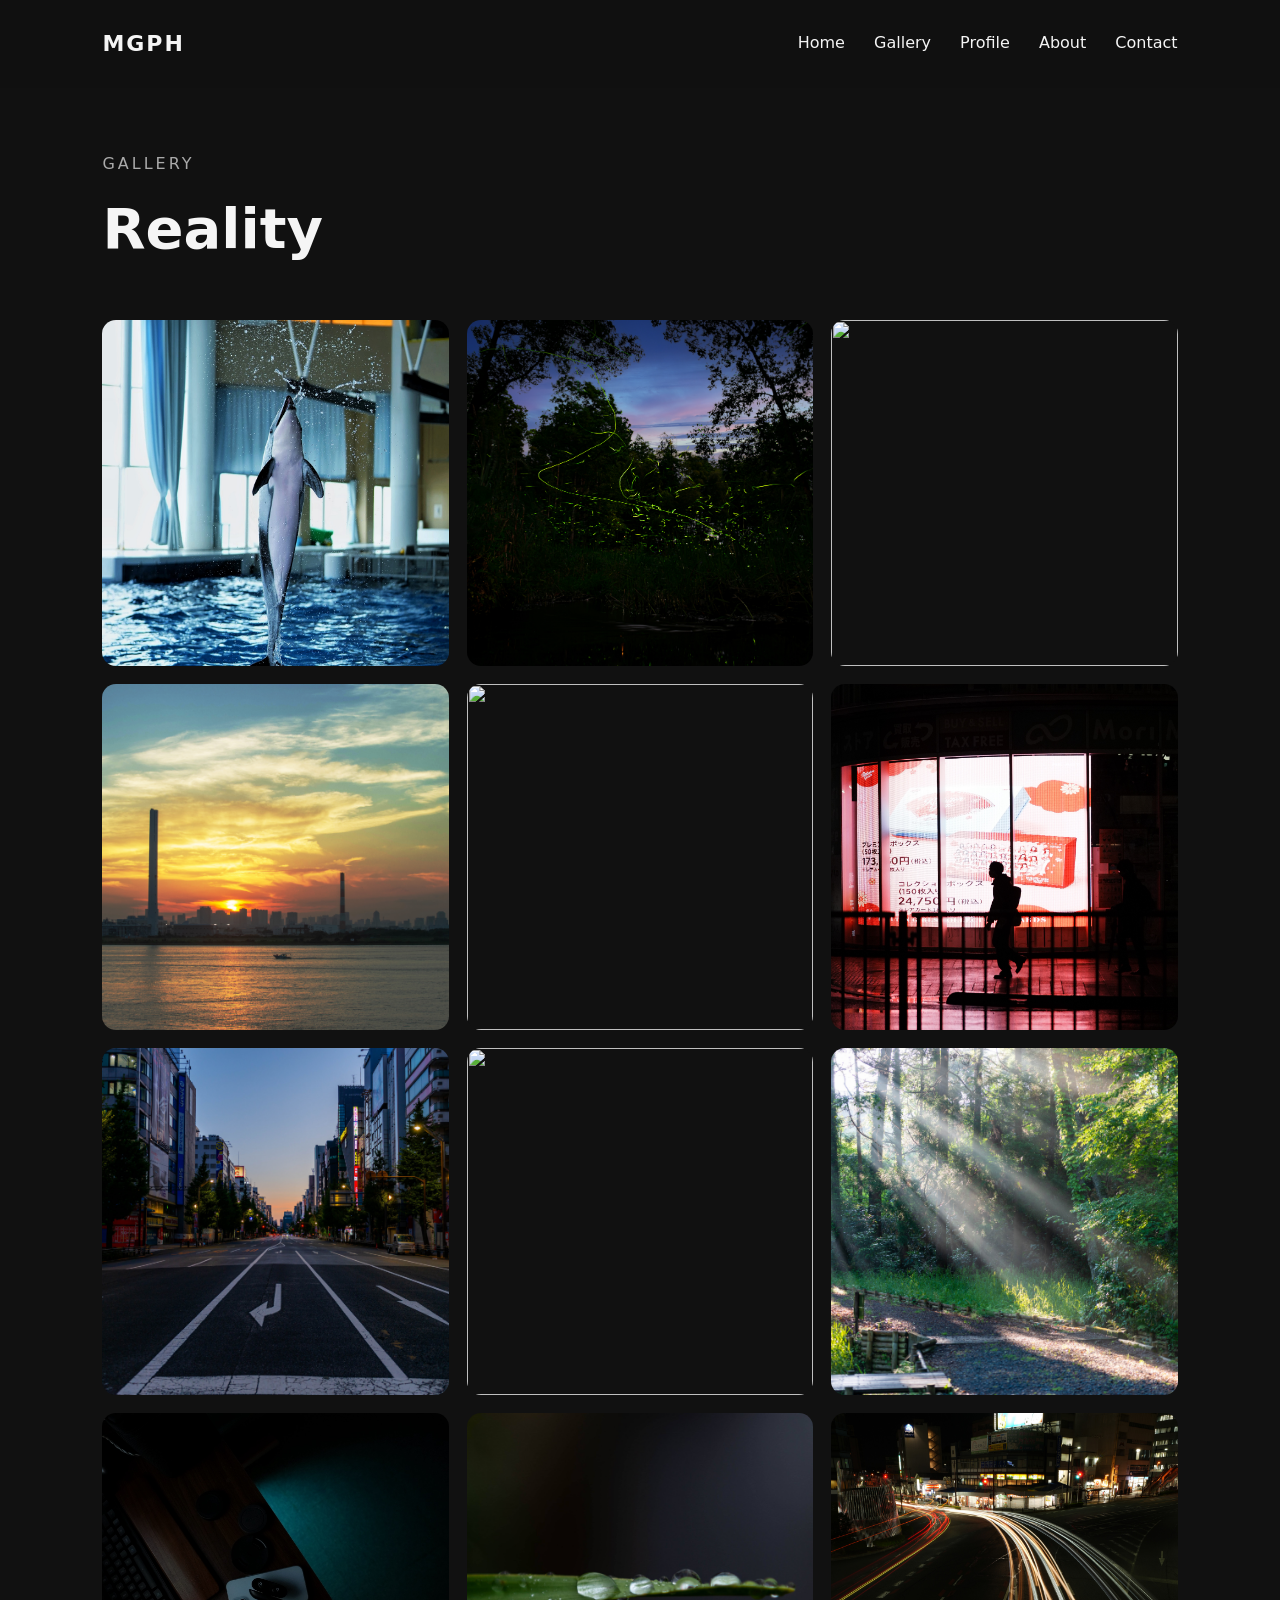
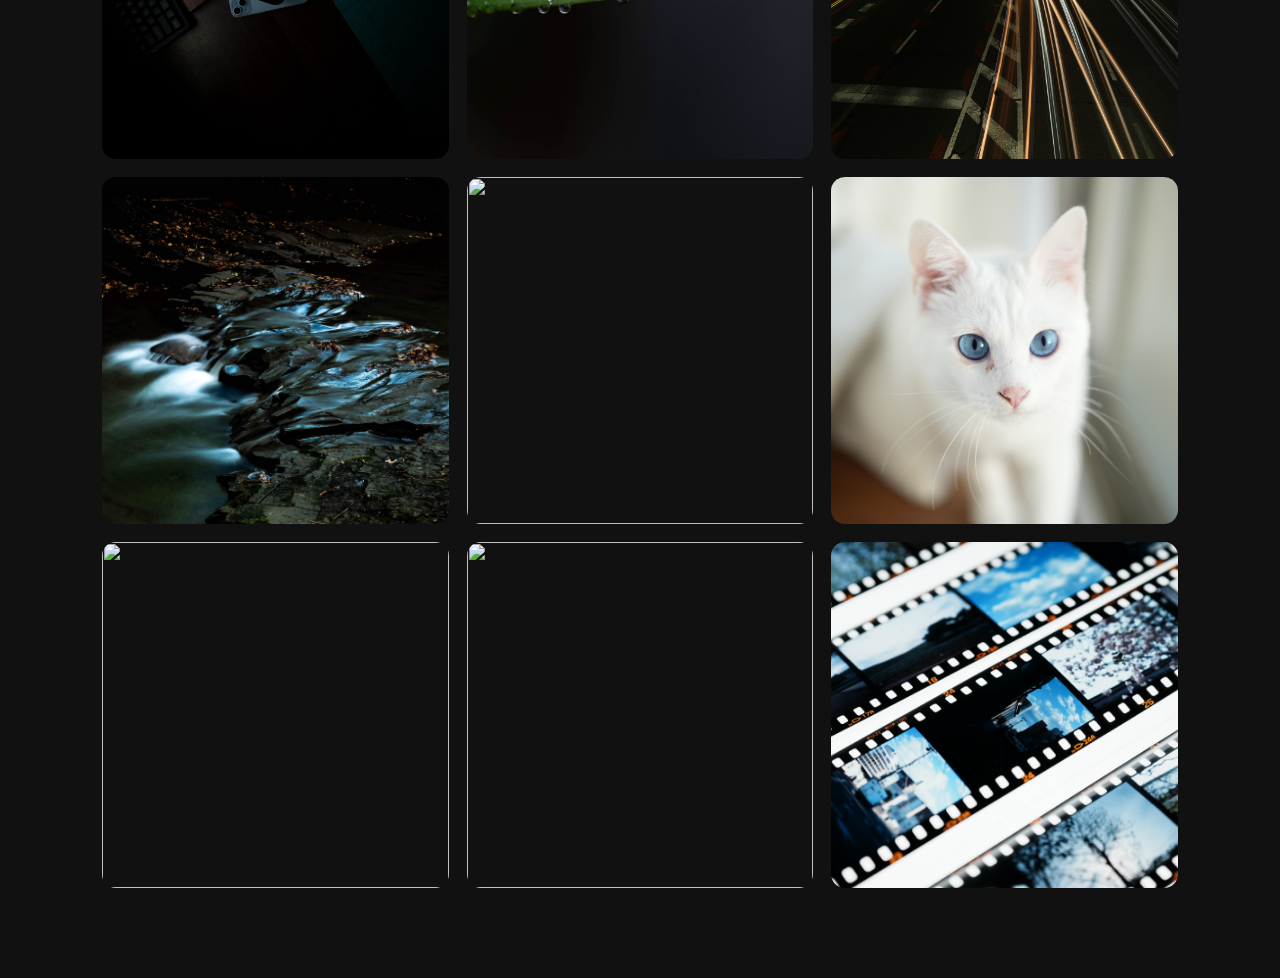
==== Reality/index.html @ d304de29 "ver1.17" ====
<!DOCTYPE html>
<html lang="ja">
<head>
  <meta charset="UTF-8">
  <meta name="viewport" content="width=device-width, initial-scale=1.0">
  <title>Reality Gallery</title>
 <link rel="stylesheet" href="../main.css">
<link rel="stylesheet" href="main.css">
</head>
<script src="main.js"></script>
<body>

<header>
  <a href="../index.html" class="logo">MGPH</a>
  <nav>
    <a href="../index.html">Home</a>
    <a href="../index.html#gallery">Gallery</a>
    <a href="../index.html#profile">Profile</a>
    <a href="../index.html#about">About</a>
    <a href="../index.html#contact">Contact</a>
  </nav>
</header>

<main>
<section class="gallery-page">

  <p class="sub">Gallery</p>

  <h1>Reality</h1>

  <div class="square-gallery">

    <a
      href="#img01"
      class="square-photo"
    >
      <img src="../images/dolphin.JPG" alt="">
    </a>

    <a
      href="#img02"
      class="square-photo"
    >
      <img src="../images/hotaru.jpg" alt="">
    </a>

    <a
      href="#img03"
      class="square-photo"
    >
      <img src="../images/sigma.png" alt="">
    </a>

    <a
      href="#img04"
      class="square-photo"
    >
      <img src="../images/sunset2.jpg" alt="">
    </a>

    <a
      href="#img05"
      class="square-photo"
    >
      <img src="../images/tokei.jpg" alt="">
    </a>
    <a
      href="#img06"
      class="square-photo"
    >
      <img src="../images/night.jpg" alt="">
    </a>

      <a
      href="#img07"
      class="square-photo"
    >
      <img src="../images/akihabara.jpg" alt="">
    </a>

      <a
      href="#img08"
      class="square-photo"
    >
      <img src="../images/godai.jpg" alt="">
    </a>
      <a
      href="#img09"
      class="square-photo"
    >
      <img src="../images/hikari.jpg" alt="">
    </a>
  <a
      href="#img10"
      class="square-photo"
    >
      <img src="../images/beats.jpg" alt="">
    </a>
      <a
      href="#img11"
      class="square-photo"
    >
      <img src="../images/kusa.jpg" alt="">
    </a>
      <a
      href="#img12"
      class="square-photo"
    >
      <img src="../images/mito.JPG" alt="">
    </a>
      <a
      href="#img13"
      class="square-photo"
    >
      <img src="../images/keikoku.jpg" alt="">
    </a>
     <a
      href="#img14"
      class="square-photo"
    >
      <img src="../images/natsu.JPG" alt="">
    </a>

     <a
      href="#img15"
      class="square-photo"
    >
      <img src="../images/neko.JPG" alt="">
    </a>
  <a
      href="#img16"
      class="square-photo"
    >
      <img src="../images/noppo.JPG" alt="">
    </a>

     <a
      href="#img17"
      class="square-photo"
    >
      <img src="../images/nagashi.JPG" alt="">
    </a>

    <a
      href="#img18"
      class="square-photo"
    >
      <img src="../images/pozi.JPG" alt="">
    </a>


  </div>

  <div id="img01" class="lightbox">
    <a href="#" class="lightbox-close"></a>
    <img src="../images/dolphin.JPG" alt="">
  </div>

  <div id="img02" class="lightbox">
    <a href="#" class="lightbox-close"></a>
    <img src="../images/hotaru.jpg" alt="">
  </div>

  <div id="img03" class="lightbox">
    <a href="#" class="lightbox-close"></a>
    <img src="../images/sigma.png" alt="">
  </div>

  <div id="img04" class="lightbox">
    <a href="#" class="lightbox-close"></a>
    <img src="../images/sunset2.jpg" alt="">
  </div>

  <div id="img05" class="lightbox">
    <a href="#" class="lightbox-close"></a>
    <img src="../images/tokei.jpg" alt="">
  </div>

   <div id="img06" class="lightbox">
    <a href="#" class="lightbox-close"></a>
    <img src="../images/night.jpg" alt="">
  </div>

   <div id="img07" class="lightbox">
    <a href="#" class="lightbox-close"></a>
    <img src="../images/akihabara.jpg" alt="">
  </div>

   <div id="img08" class="lightbox">
    <a href="#" class="lightbox-close"></a>
    <img src="../images/godai.jpg" alt="">
  </div>

   <div id="img09" class="lightbox">
    <a href="#" class="lightbox-close"></a>
    <img src="../images/hikari.jpg" alt="">
  </div>

   <div id="img10" class="lightbox">
    <a href="#" class="lightbox-close"></a>
    <img src="../images/beats.jpg" alt="">
  </div>

   <div id="img11" class="lightbox">
    <a href="#" class="lightbox-close"></a>
    <img src="../images/kusa.jpg" alt="">
  </div>

   <div id="img12" class="lightbox">
    <a href="#" class="lightbox-close"></a>
    <img src="../images/mito.JPG" alt="">
  </div>

   <div id="img13" class="lightbox">
    <a href="#" class="lightbox-close"></a>
    <img src="../images/keikoku.jpg" alt="">
  </div>

   <div id="img14" class="lightbox">
    <a href="#" class="lightbox-close"></a>
    <img src="../images/natsu.JPG" alt="">
  </div>

  <div id="img15" class="lightbox">
    <a href="#" class="lightbox-close"></a>
    <img src="../images/neko.JPG" alt="">
  </div>

 <div id="img16" class="lightbox">
    <a href="#" class="lightbox-close"></a>
    <img src="../images/noppo.JPG" alt="">
  </div>

 <div id="img17" class="lightbox">
    <a href="#" class="lightbox-close"></a>
    <img src="../images/nagashi.JPG" alt="">
  </div> 

 <div id="img18" class="lightbox">
    <a href="#" class="lightbox-close"></a>
    <img src="../images/pozi.JPG" alt="">
  </div>


</section>
</main>

</body>
</html>
---- main.css ----
* {
  box-sizing: border-box;
  margin: 0;
  padding: 0;
}

body {
  font-family: system-ui, sans-serif;
  background: #111;
  color: #f5f5f5;
  line-height: 1.8;
}

header {
  position: fixed;
  top: 0;
  width: 100%;
  padding: 24px 8%;
  display: flex;
  justify-content: space-between;
  align-items: center;
  background: rgba(17, 17, 17, 0.8);
  backdrop-filter: blur(10px);
  z-index: 10;
}

.logo {
  font-size: 22px;
  font-weight: bold;
}

nav a {
  color: #f5f5f5;
  text-decoration: none;
  margin-left: 24px;
}

.hero {
  min-height: 100vh;
  padding: 120px 8%;
  display: flex;
  align-items: center;
  background: linear-gradient(rgba(0,0,0,.45), rgba(0,0,0,.7)),
              url("images/main.jpg") center/cover;
}

.hero h1 {
  font-size: clamp(36px, 6vw, 72px);
  max-width: 800px;
}

.hero p {
  max-width: 600px;
  margin-top: 20px;
  color: #ddd;
}

.sub {
  color: #aaa;
  letter-spacing: 3px;
  text-transform: uppercase;
}

section {
  padding: 90px 8%;
}

h2 {
  font-size: 36px;
  margin-bottom: 32px;
}

.gallery {
  display: grid;
  grid-template-columns: repeat(auto-fit, minmax(260px, 1fr));
  gap: 18px;
}

.gallery img {
  width: 100%;
  height: 320px;
  object-fit: cover;
  border-radius: 12px;
  transition: transform 0.3s, opacity 0.3s;
}

.gallery img:hover {
  transform: scale(1.03);
  opacity: 0.85;
}

#about,
#contact {
  max-width: 800px;
}

footer {
  text-align: center;
  padding: 32px;
  color: #aaa;
  border-top: 1px solid #333;
}

@media (max-width: 600px) {
  header {
    flex-direction: column;
    gap: 12px;
  }

  nav a {
    margin: 0 8px;
  }

  .gallery img {
    height: 240px;
  }
}
.photo {
  position: relative;
  overflow: hidden;
  border-radius: 14px;
}

.photo img {
  width: 100%;
  height: 420px;
  object-fit: cover;
  display: block;
  transition: transform 0.5s ease;
}

.photo:hover img {
  transform: scale(1.05);
}

.photo p {
  position: absolute;
  bottom: 0;
  left: 0;
  width: 100%;
  padding: 18px;
  background: linear-gradient(
    transparent,
    rgba(0,0,0,0.8)
  );

  color: white;
  font-size: 20px;
  letter-spacing: 1px;
}
.hero {
  position: relative;
  min-height: 100vh;
  padding: 120px 8%;
  display: flex;
  align-items: center;
  overflow: hidden;
  background: #000;
}

.hero-bg {
  position: absolute;
  inset: 0;
  background-image: url("images/dolphin.jpg");
  background-size: cover;
  background-position: center;
  opacity: 0.8;
  transition: opacity 1s ease;
}

.hero::after {
  content: "";

  position: absolute;
  inset: 0;

  background: linear-gradient(
    90deg,
    rgba(0,0,0,0.45),
    rgba(0,0,0,0.2),
    rgba(0,0,0,0.05)
  );
}

.hero-content {
  position: relative;
  z-index: 1;
}
.profile-box img {
  width: 140px;
  height: 140px;
  object-fit: cover;
  border-radius: 50%;
}
.logo {
  font-size: 22px;
  font-weight: bold;
  letter-spacing: 2px;

  color: #f5f5f5;
  text-decoration: none;
}
html {
  scroll-behavior: smooth;
}
---- Reality/main.css ----
.gallery-page {
  padding-top: 150px;
}

.gallery-page h1 {
  font-size: 56px;
  margin-bottom: 40px;
}

/* =====================
   Square Gallery
===================== */

.square-gallery {
  display: grid;

  grid-template-columns:
    repeat(3, 1fr);

  gap: 18px;
}

.square-photo {
  position: relative;

  display: block;

  width: 100%;

  aspect-ratio: 1 / 1;

  overflow: hidden;

  border-radius: 14px;

  background: #111;
}

.square-photo img {
  width: 100%;
  height: 100%;

  object-fit: cover;

  display: block;

  transition:
    transform 0.4s ease,
    opacity 0.4s ease;
}

.square-photo:hover img {
  transform: scale(1.05);
  opacity: 0.88;
}

/* =====================
   Responsive
===================== */

@media (max-width: 768px) {

  .square-gallery {
    grid-template-columns: repeat(2, 1fr);
  }

  .gallery-page h1 {
    font-size: 42px;
  }
}

@media (max-width: 480px) {

  .square-gallery {
    grid-template-columns: 1fr;
  }

  .gallery-page {
    padding-top: 120px;
  }

  .gallery-page h1 {
    font-size: 34px;
  }
}

/* =====================
   Lightbox
===================== */

.lightbox {
  position: fixed;
  inset: 0;
  z-index: 999;

  display: flex;
  justify-content: center;
  align-items: center;

  padding: 40px;
  background: rgba(0, 0, 0, 0.92);

  opacity: 0;
  visibility: hidden;
  pointer-events: none;

  transition:
    opacity 0.35s ease,
    visibility 0.35s ease;
}

.lightbox:target {
  opacity: 1;
  visibility: visible;
  pointer-events: auto;
}

.lightbox img {
  position: relative;
  z-index: 2;

  max-width: 90vw;
  max-height: 90vh;
  object-fit: contain;
  border-radius: 10px;

  transform: scale(0.94);
  opacity: 0;

  transition:
    transform 0.35s ease,
    opacity 0.35s ease;
}

.lightbox:target img {
  transform: scale(1);
  opacity: 1;
}

.lightbox-close {
  position: fixed;
  inset: 0;
  z-index: 1;
  cursor: zoom-out;
}
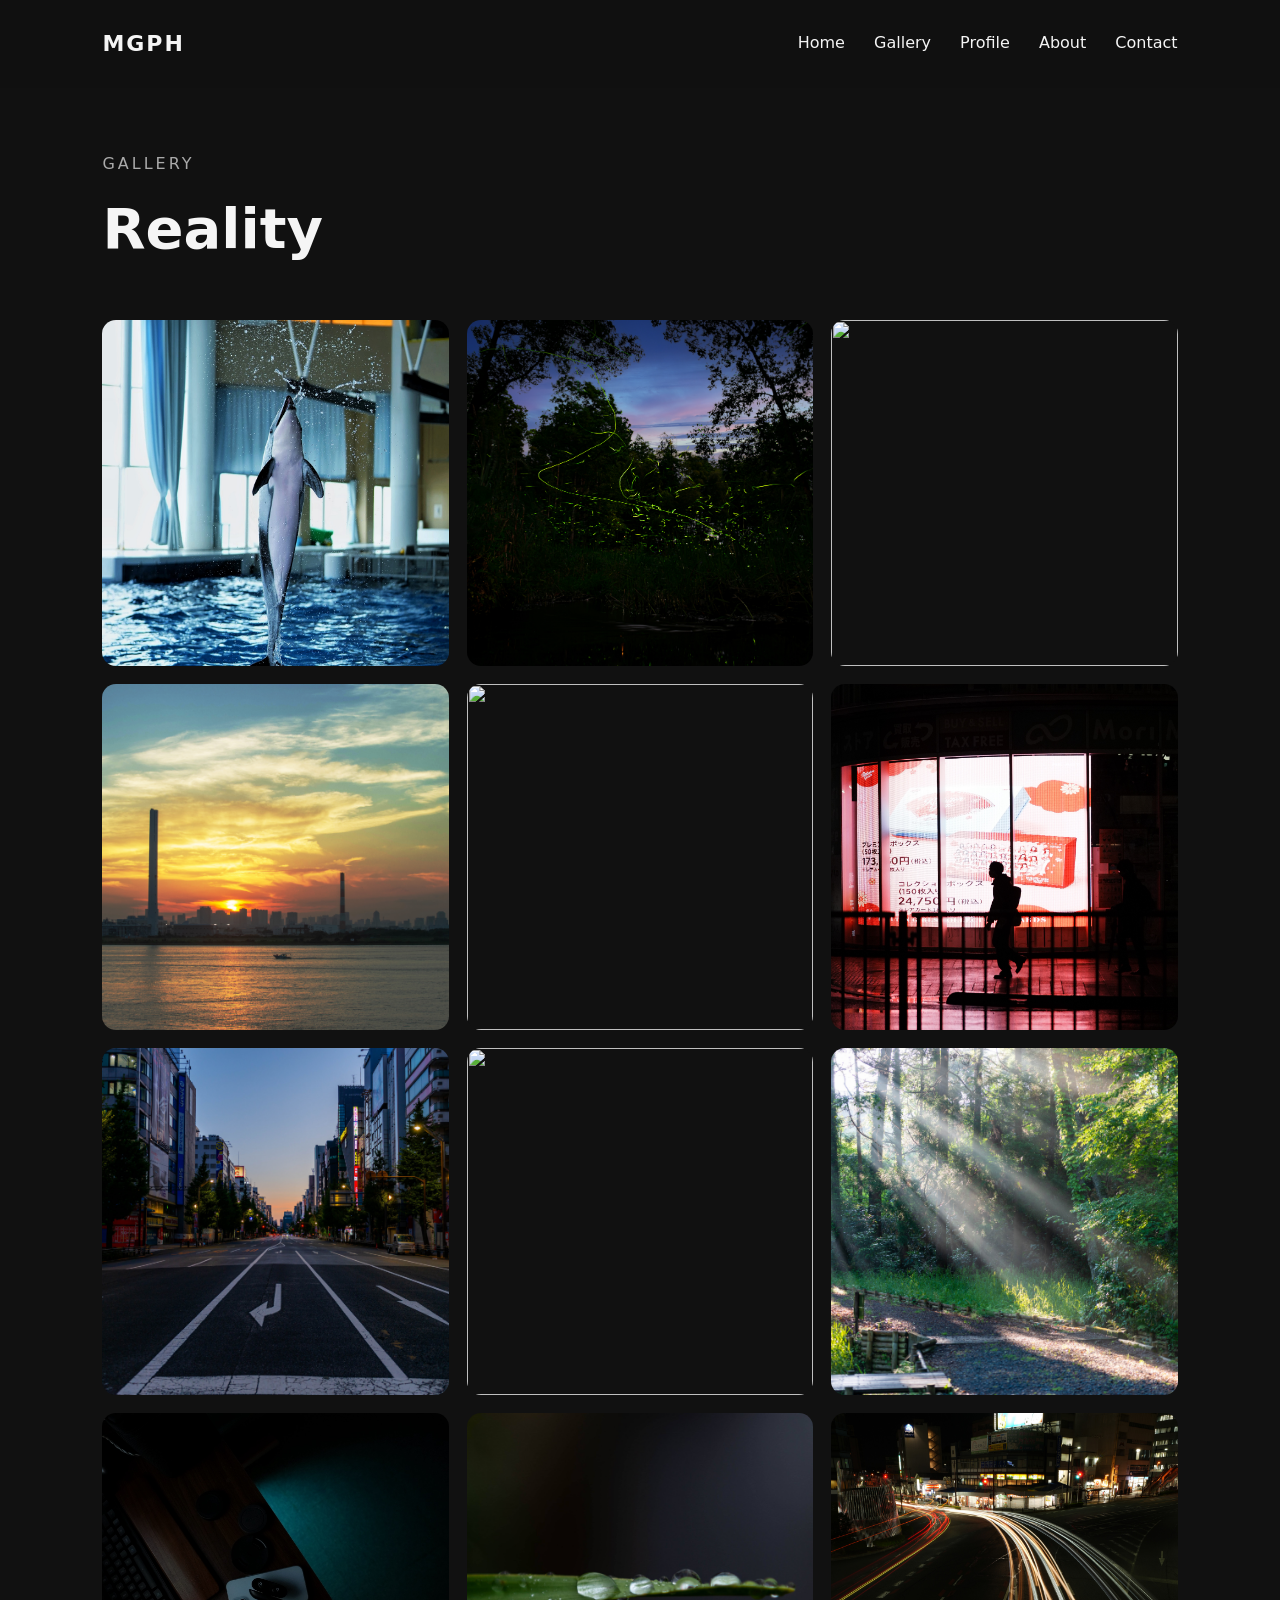
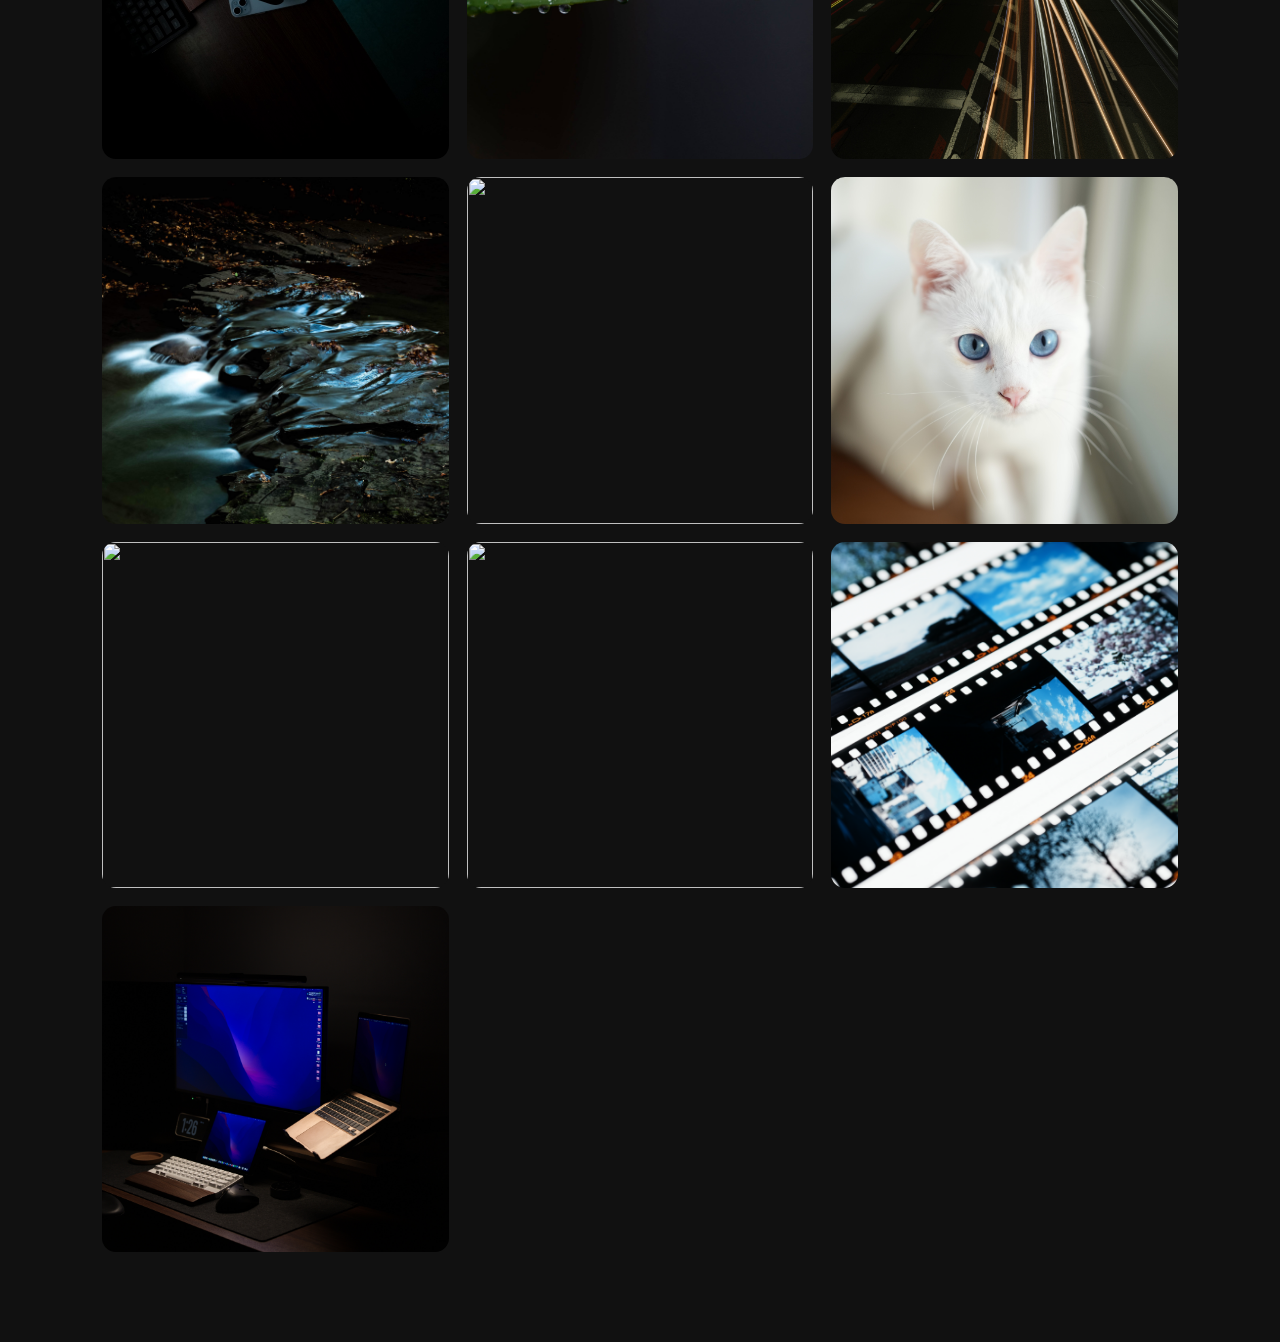
==== commit 031fc295: "Fix hero image list and update portfolio" ====
--- a/Reality/index.html
+++ b/Reality/index.html
@@ -7,7 +7,6 @@
  <link rel="stylesheet" href="../main.css">
 <link rel="stylesheet" href="main.css">
 </head>
-<script src="main.js"></script>
 <body>
 
 <header>
@@ -31,121 +30,147 @@
   <div class="square-gallery">
 
     <a
-      href="#img01"
+      href="#"
+      data-target="img01"
       class="square-photo"
     >
       <img src="../images/dolphin.JPG" alt="">
     </a>
 
     <a
-      href="#img02"
+      href="#"
+      data-target="img02"
       class="square-photo"
     >
       <img src="../images/hotaru.jpg" alt="">
     </a>
 
     <a
-      href="#img03"
+      href="#"
+      data-target="img03"
       class="square-photo"
     >
       <img src="../images/sigma.png" alt="">
     </a>
 
     <a
-      href="#img04"
+      href="#"
+      data-target="img04"
       class="square-photo"
     >
       <img src="../images/sunset2.jpg" alt="">
     </a>
 
     <a
-      href="#img05"
+      href="#"
+      data-target="img05"
       class="square-photo"
     >
       <img src="../images/tokei.jpg" alt="">
     </a>
     <a
-      href="#img06"
+      href="#"
+      data-target="img06"
       class="square-photo"
     >
       <img src="../images/night.jpg" alt="">
     </a>
 
       <a
-      href="#img07"
+      href="#"
+      data-target="img07"
       class="square-photo"
     >
       <img src="../images/akihabara.jpg" alt="">
     </a>
 
       <a
-      href="#img08"
+      href="#"
+      data-target="img08"
       class="square-photo"
     >
       <img src="../images/godai.jpg" alt="">
     </a>
       <a
-      href="#img09"
+      href="#"
+      data-target="img09"
       class="square-photo"
     >
       <img src="../images/hikari.jpg" alt="">
     </a>
   <a
-      href="#img10"
+      href="#"
+      data-target="img10"
       class="square-photo"
     >
       <img src="../images/beats.jpg" alt="">
     </a>
       <a
-      href="#img11"
+      href="#"
+      data-target="img11"
       class="square-photo"
     >
       <img src="../images/kusa.jpg" alt="">
     </a>
       <a
-      href="#img12"
+      href="#"
+      data-target="img12"
       class="square-photo"
     >
       <img src="../images/mito.JPG" alt="">
     </a>
       <a
-      href="#img13"
+      href="#"
+      data-target="img13"
       class="square-photo"
     >
       <img src="../images/keikoku.jpg" alt="">
     </a>
      <a
-      href="#img14"
+      href="#"
+      data-target="img14"
       class="square-photo"
     >
       <img src="../images/natsu.JPG" alt="">
     </a>
 
      <a
-      href="#img15"
+      href="#"
+      data-target="img15"
       class="square-photo"
     >
       <img src="../images/neko.JPG" alt="">
     </a>
   <a
-      href="#img16"
+      href="#"
+      data-target="img16"
       class="square-photo"
     >
       <img src="../images/noppo.JPG" alt="">
     </a>
 
      <a
-      href="#img17"
+      href="#"
+      data-target="img17"
       class="square-photo"
     >
       <img src="../images/nagashi.JPG" alt="">
     </a>
 
     <a
-      href="#img18"
+      href="#"
+      data-target="img18"
       class="square-photo"
     >
       <img src="../images/pozi.JPG" alt="">
+    </a>
+
+     <a
+      href="#"
+      data-target="img19"
+      class="square-photo"
+    >
+      <img src="../images/desk.JPEG" alt="">
     </a>
 
 
@@ -241,9 +266,13 @@
     <img src="../images/pozi.JPG" alt="">
   </div>
 
+  <div id="img19" class="lightbox">
+    <a href="#" class="lightbox-close"></a>
+    <img src="../images/desk.JPEG" alt="">
+  </div>
 
 </section>
 </main>
-
+<script src="main.js"></script>
 </body>
 </html>
--- a/main.css
+++ b/main.css
@@ -202,4 +202,17 @@
 }
 html {
   scroll-behavior: smooth;
+}
+.button{
+  display: inline-block;
+  padding: 12px 24px;
+  background-color: #a0a0a4;
+  color: #fff;
+  text-decoration: none;
+  border-radius: 8px;
+  font-weight: bold;
+  transition: background-color 0.2s;
+}
+.button:hover{
+  background-color: #ed9703;
 }
--- a/Reality/main.css
+++ b/Reality/main.css
@@ -109,12 +109,6 @@
     visibility 0.35s ease;
 }
 
-.lightbox:target {
-  opacity: 1;
-  visibility: visible;
-  pointer-events: auto;
-}
-
 .lightbox img {
   position: relative;
   z-index: 2;
@@ -132,14 +126,24 @@
     opacity 0.35s ease;
 }
 
-.lightbox:target img {
-  transform: scale(1);
-  opacity: 1;
-}
-
 .lightbox-close {
   position: fixed;
   inset: 0;
   z-index: 1;
   cursor: zoom-out;
+}
+
+.lightbox.is-open {
+  opacity: 1;
+  visibility: visible;
+  pointer-events: auto;
+}
+
+.lightbox.is-open img {
+  transform: scale(1);
+  opacity: 1;
+}
+
+body.no-scroll {
+  overflow: hidden;
 }
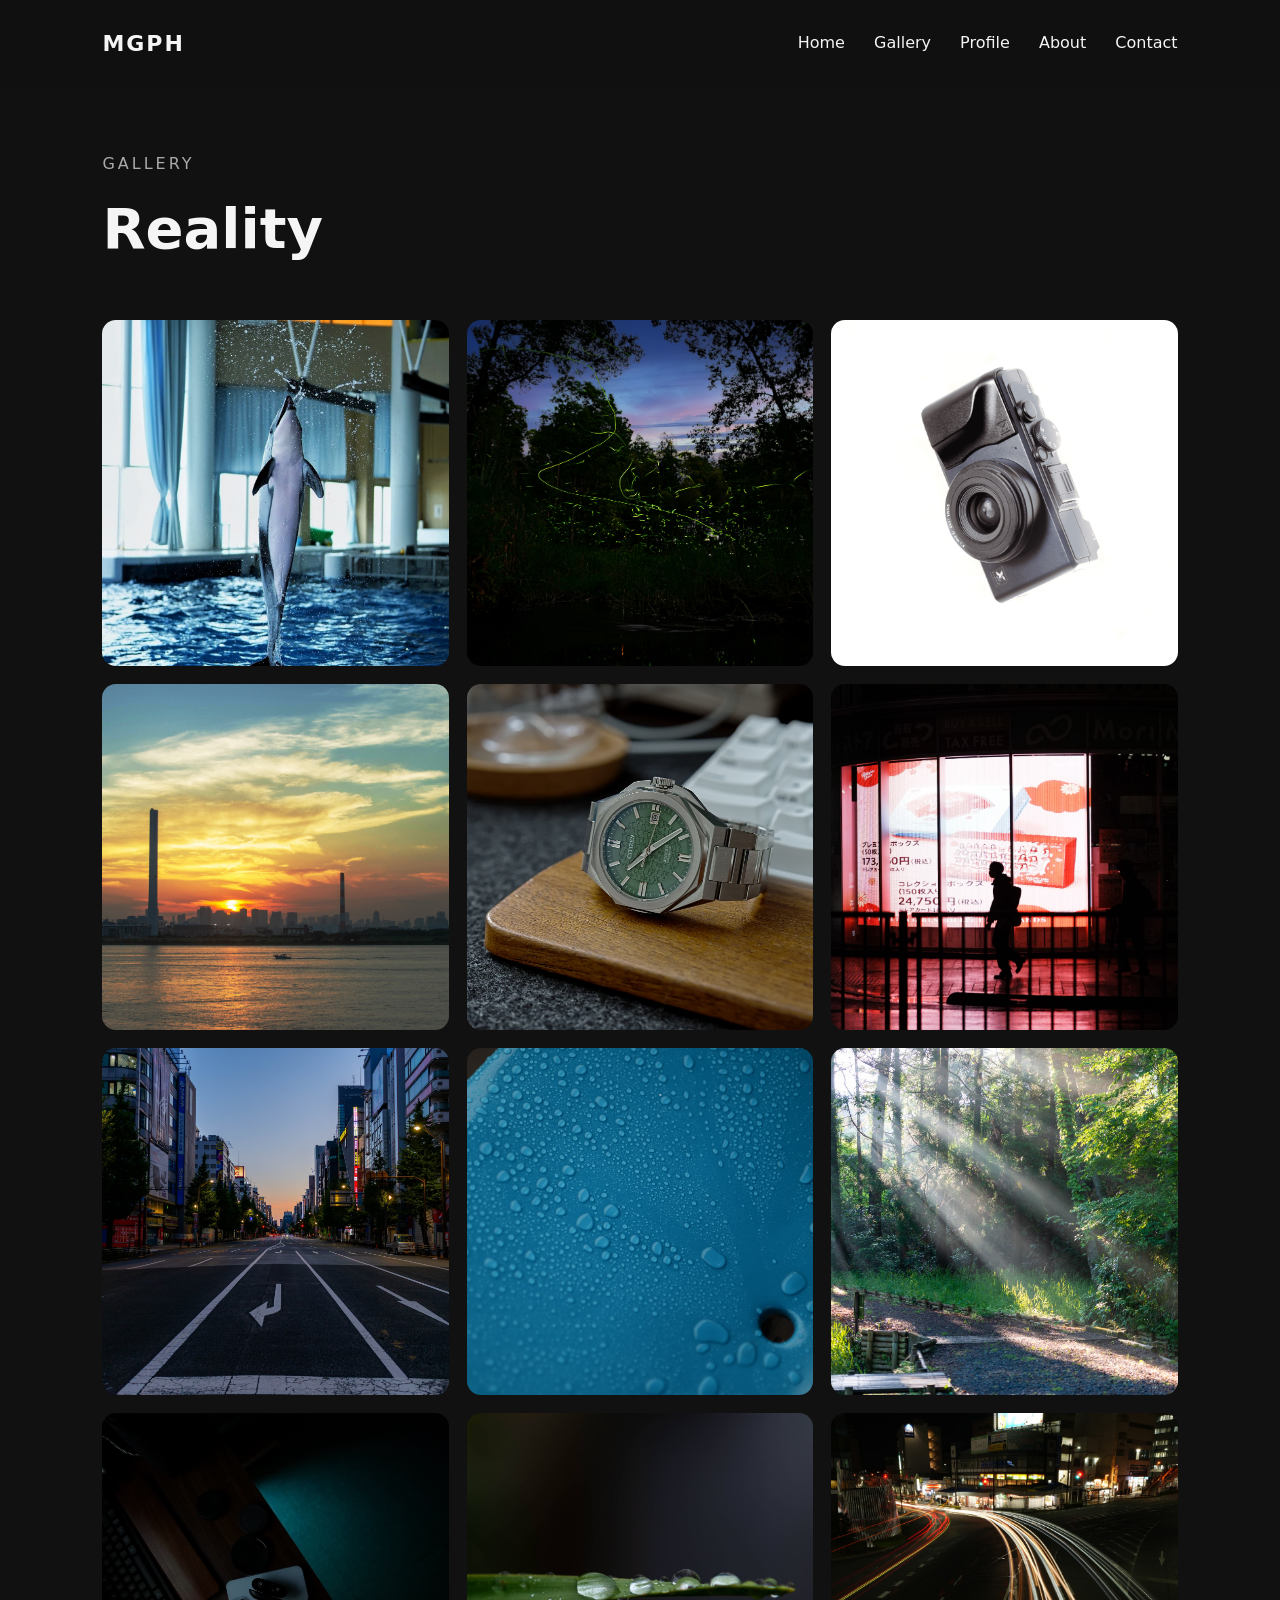
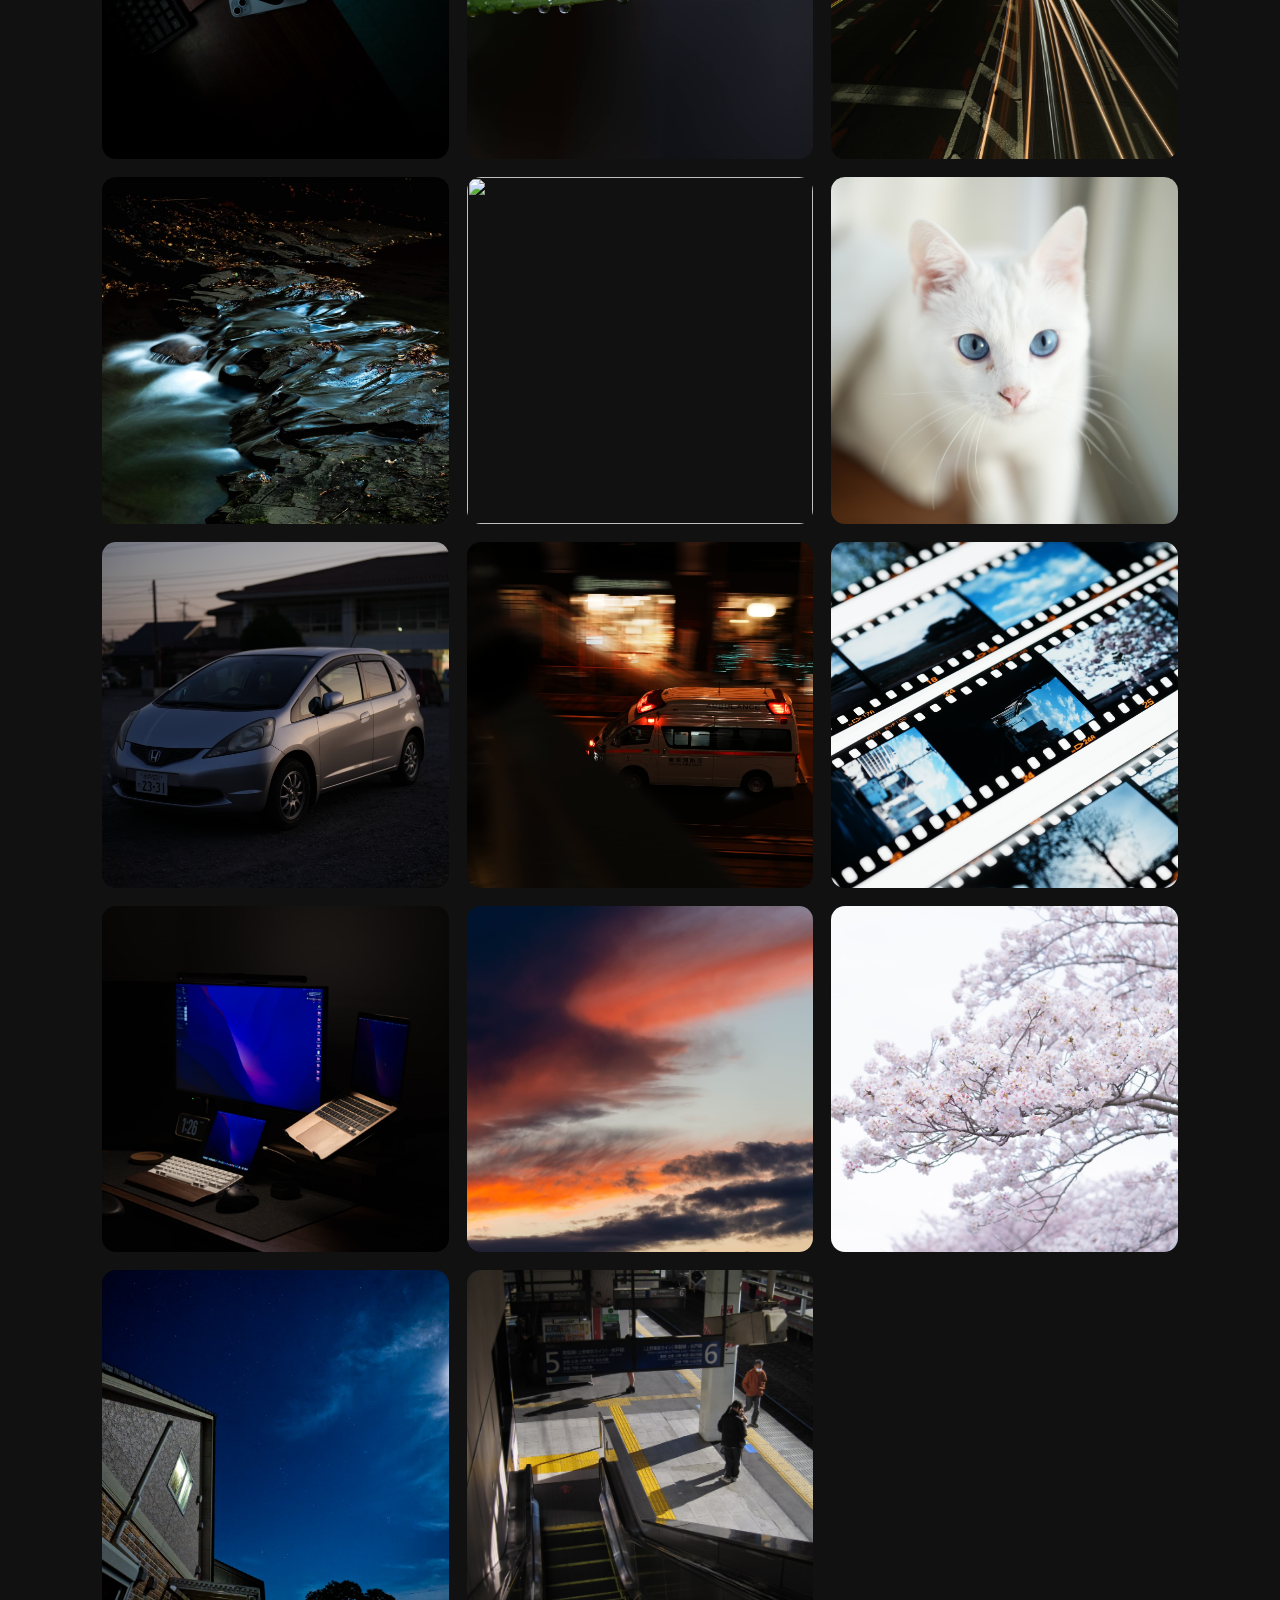
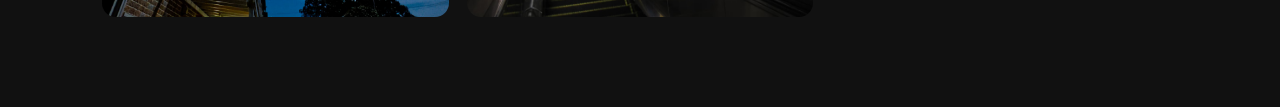
==== commit b4b0d175: "update" ====
--- a/Reality/index.html
+++ b/Reality/index.html
@@ -172,8 +172,35 @@
     >
       <img src="../images/desk.JPEG" alt="">
     </a>
-
-
+ <a
+      href="#"
+      data-target="img20"
+      class="square-photo"
+    >
+      <img src="../images/yuuyake.jpg" alt="">
+    </a>
+
+     <a
+      href="#"
+      data-target="img21"
+      class="square-photo"
+    >
+      <img src="../images/sakura.jpg" alt="">
+    </a>
+     <a
+      href="#"
+      data-target="img22"
+      class="square-photo"
+    >
+      <img src="../images/hoshi.ARW.jpg" alt="">
+    </a>
+ <a
+      href="#"
+      data-target="img23"
+      class="square-photo"
+    >
+      <img src="../images/home.jpg" alt="">
+    </a>
   </div>
 
   <div id="img01" class="lightbox">
@@ -271,8 +298,28 @@
     <img src="../images/desk.JPEG" alt="">
   </div>
 
+  <div id="img20" class="lightbox">
+    <a href="#" class="lightbox-close"></a>
+    <img src="../images/yuuyake.jpg" alt="">
+  </div>
+
+  <div id="img21" class="lightbox">
+    <a href="#" class="lightbox-close"></a>
+    <img src="../images/sakura.jpg" alt="">
+  </div>
+
+  <div id="img22" class="lightbox">
+    <a href="#" class="lightbox-close"></a>
+    <img src="../images/hoshi.ARW.jpg" alt="">
+  </div>
+
+  <div id="img23" class="lightbox">
+    <a href="#" class="lightbox-close"></a>
+    <img src="../images/home.jpg" alt="">
+  </div>
+
 </section>
 </main>
-<script src="main.js"></script>
+<script src="main.js?v=2"></script>
 </body>
 </html>
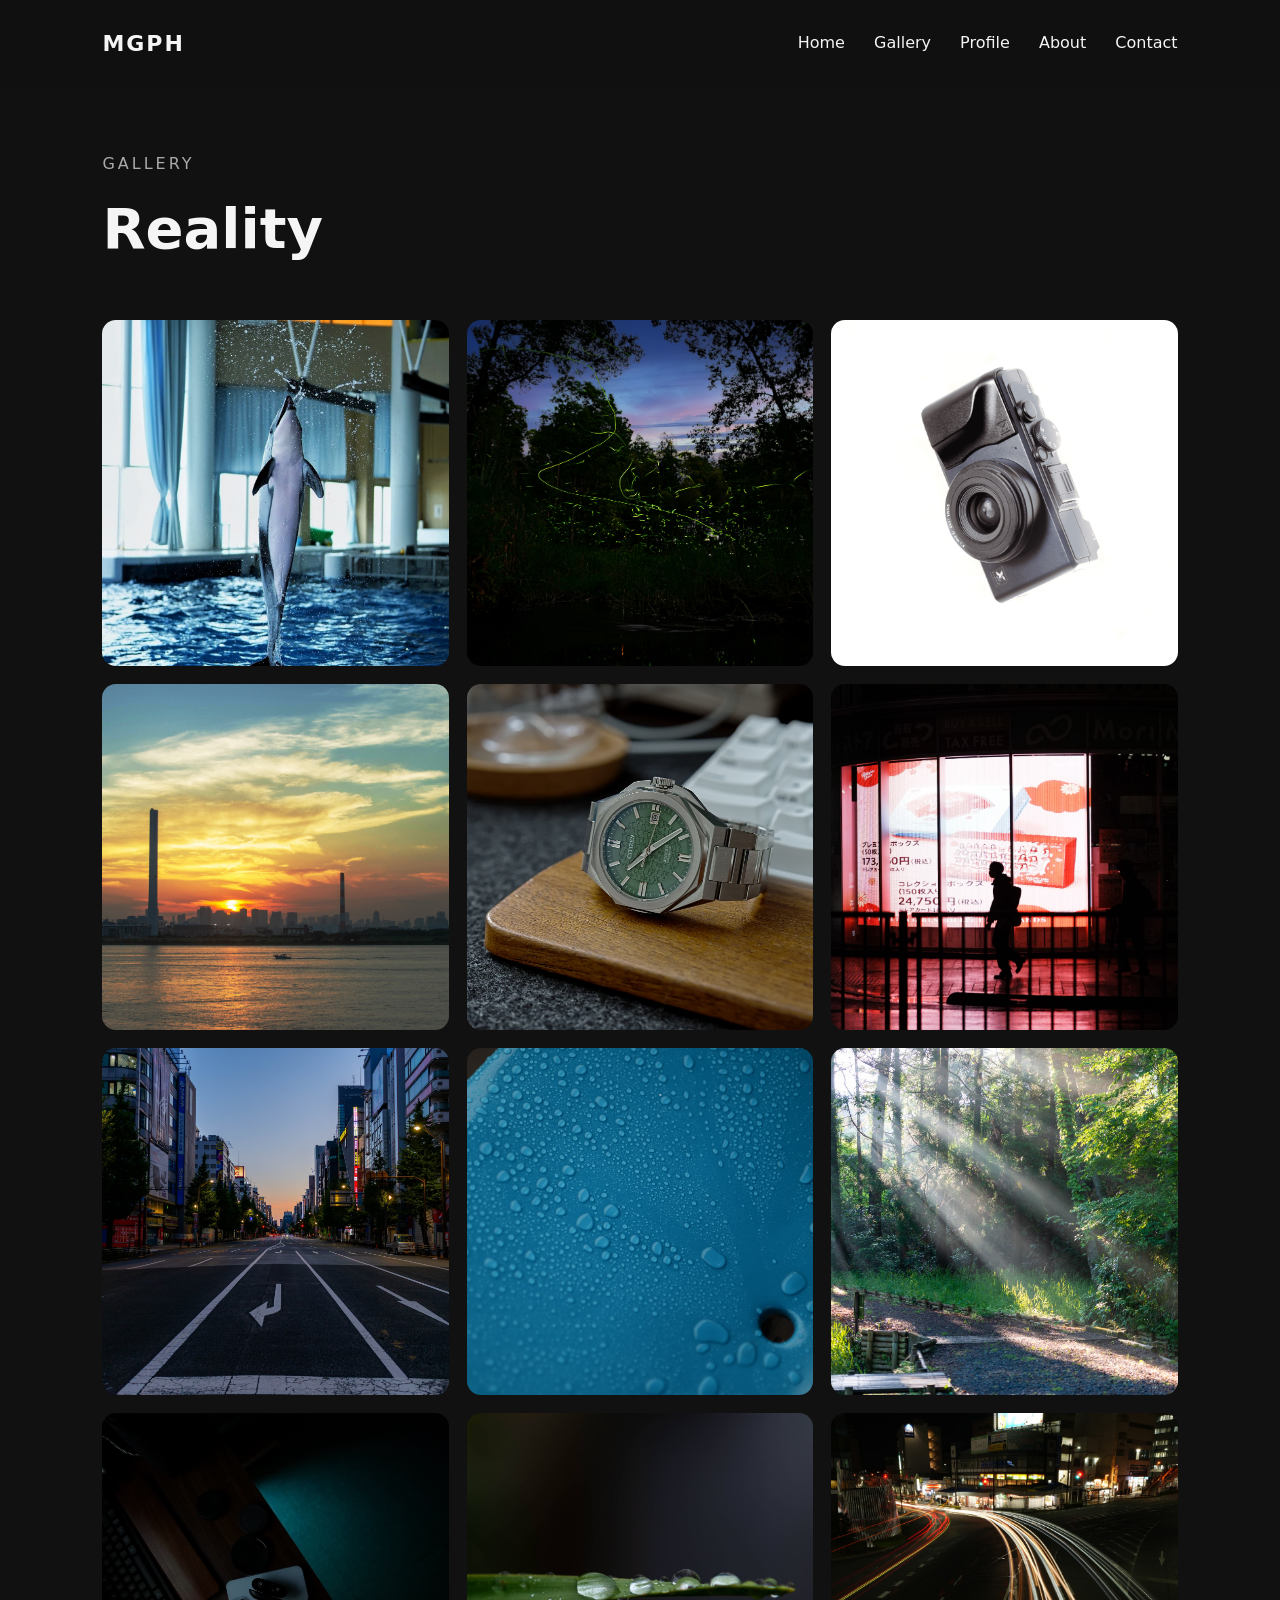
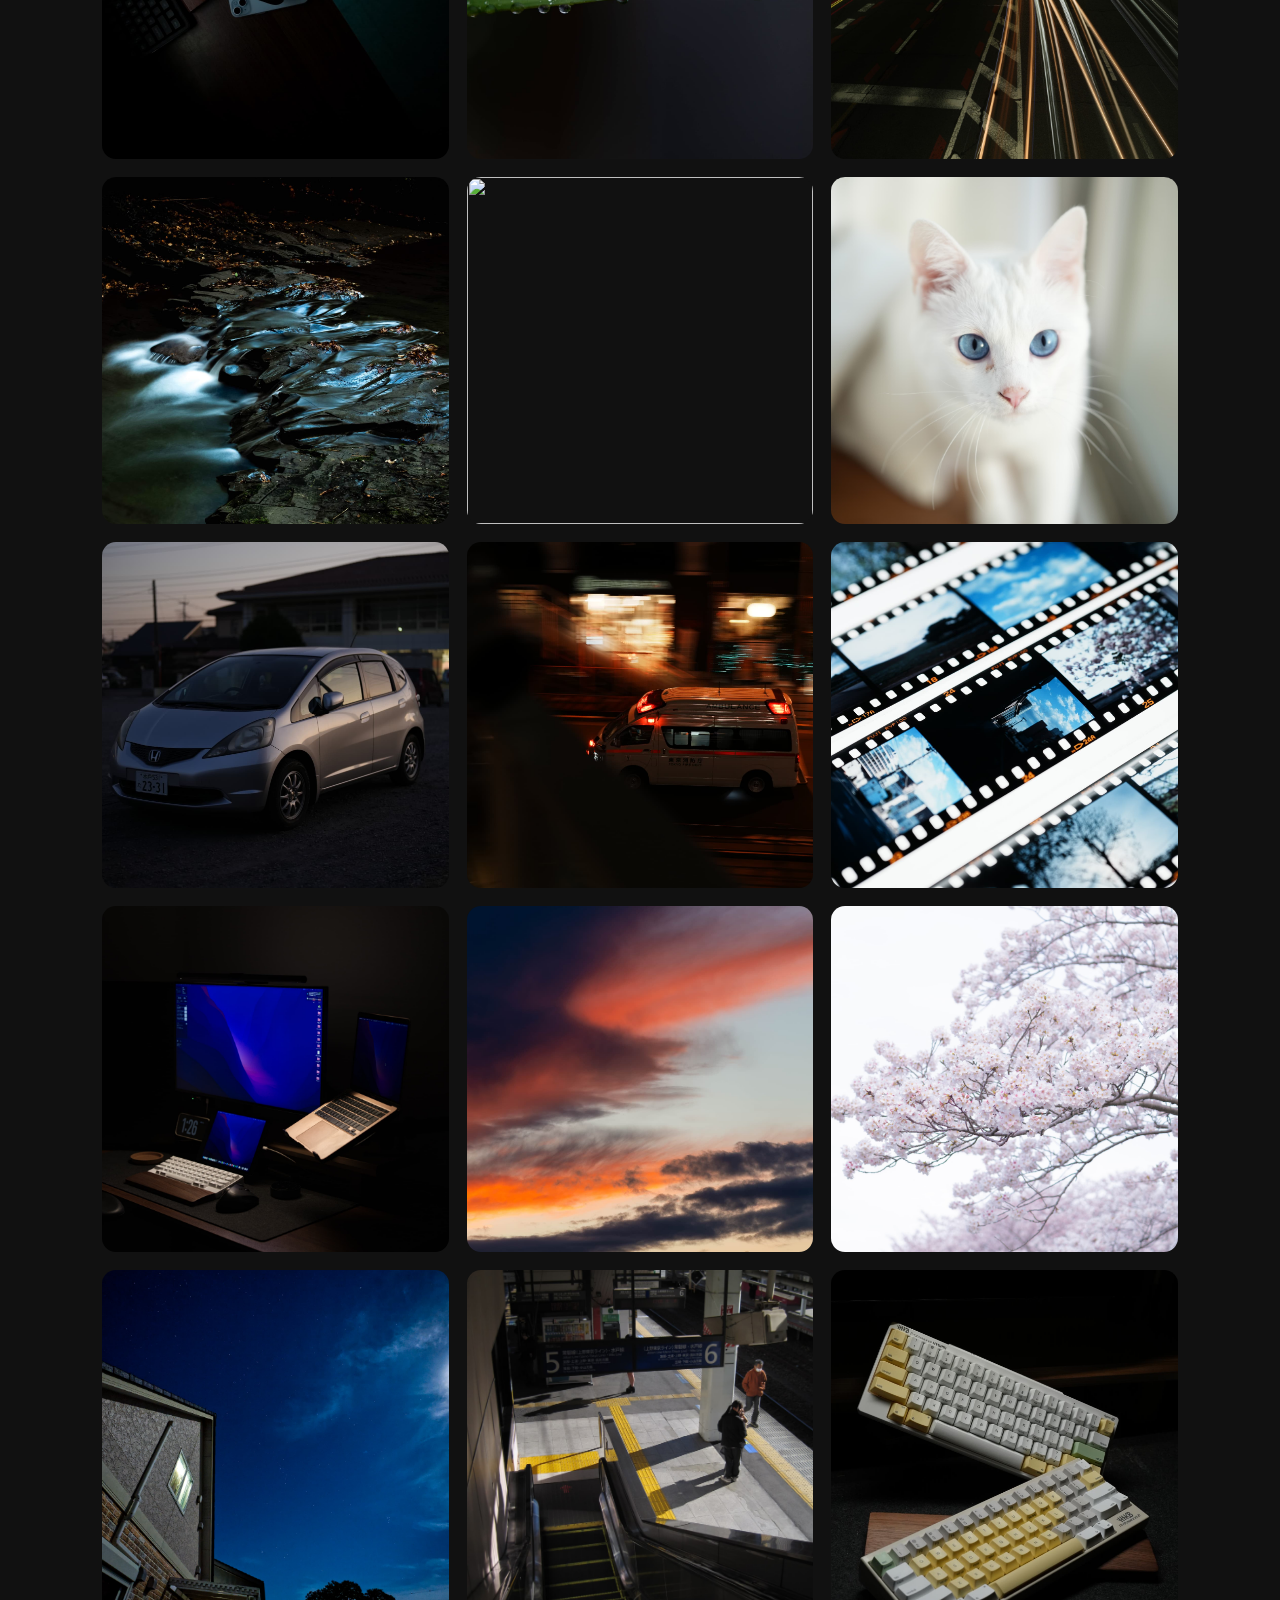
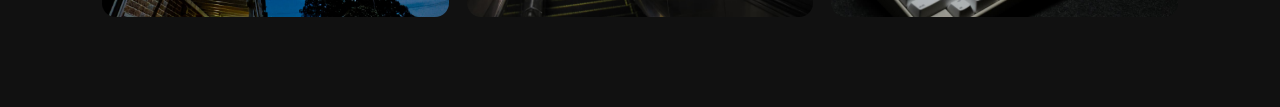
==== commit 7fd7e387: "uodate" ====
--- a/Reality/index.html
+++ b/Reality/index.html
@@ -201,6 +201,13 @@
     >
       <img src="../images/home.jpg" alt="">
     </a>
+     <a
+      href="#"
+      data-target="img24"
+      class="square-photo"
+    >
+      <img src="../images/HHKB.JPG" alt="">
+    </a>
   </div>
 
   <div id="img01" class="lightbox">
@@ -316,6 +323,10 @@
   <div id="img23" class="lightbox">
     <a href="#" class="lightbox-close"></a>
     <img src="../images/home.jpg" alt="">
+  </div>
+ <div id="img24" class="lightbox">
+    <a href="#" class="lightbox-close"></a>
+    <img src="../images/HHKB.JPG" alt="">
   </div>
 
 </section>
--- a/main.css
+++ b/main.css
@@ -215,4 +215,19 @@
 }
 .button:hover{
   background-color: #ed9703;
+}
+@media (max-width: 600px) {
+  #contact p {
+    display: flex;
+    flex-direction: column;
+    gap: 10px;
+  }
+
+  #contact .button {
+    display: block;
+    width: 100%;
+    box-sizing: border-box;
+    margin: 0;
+    text-align: center;
+  }
 }
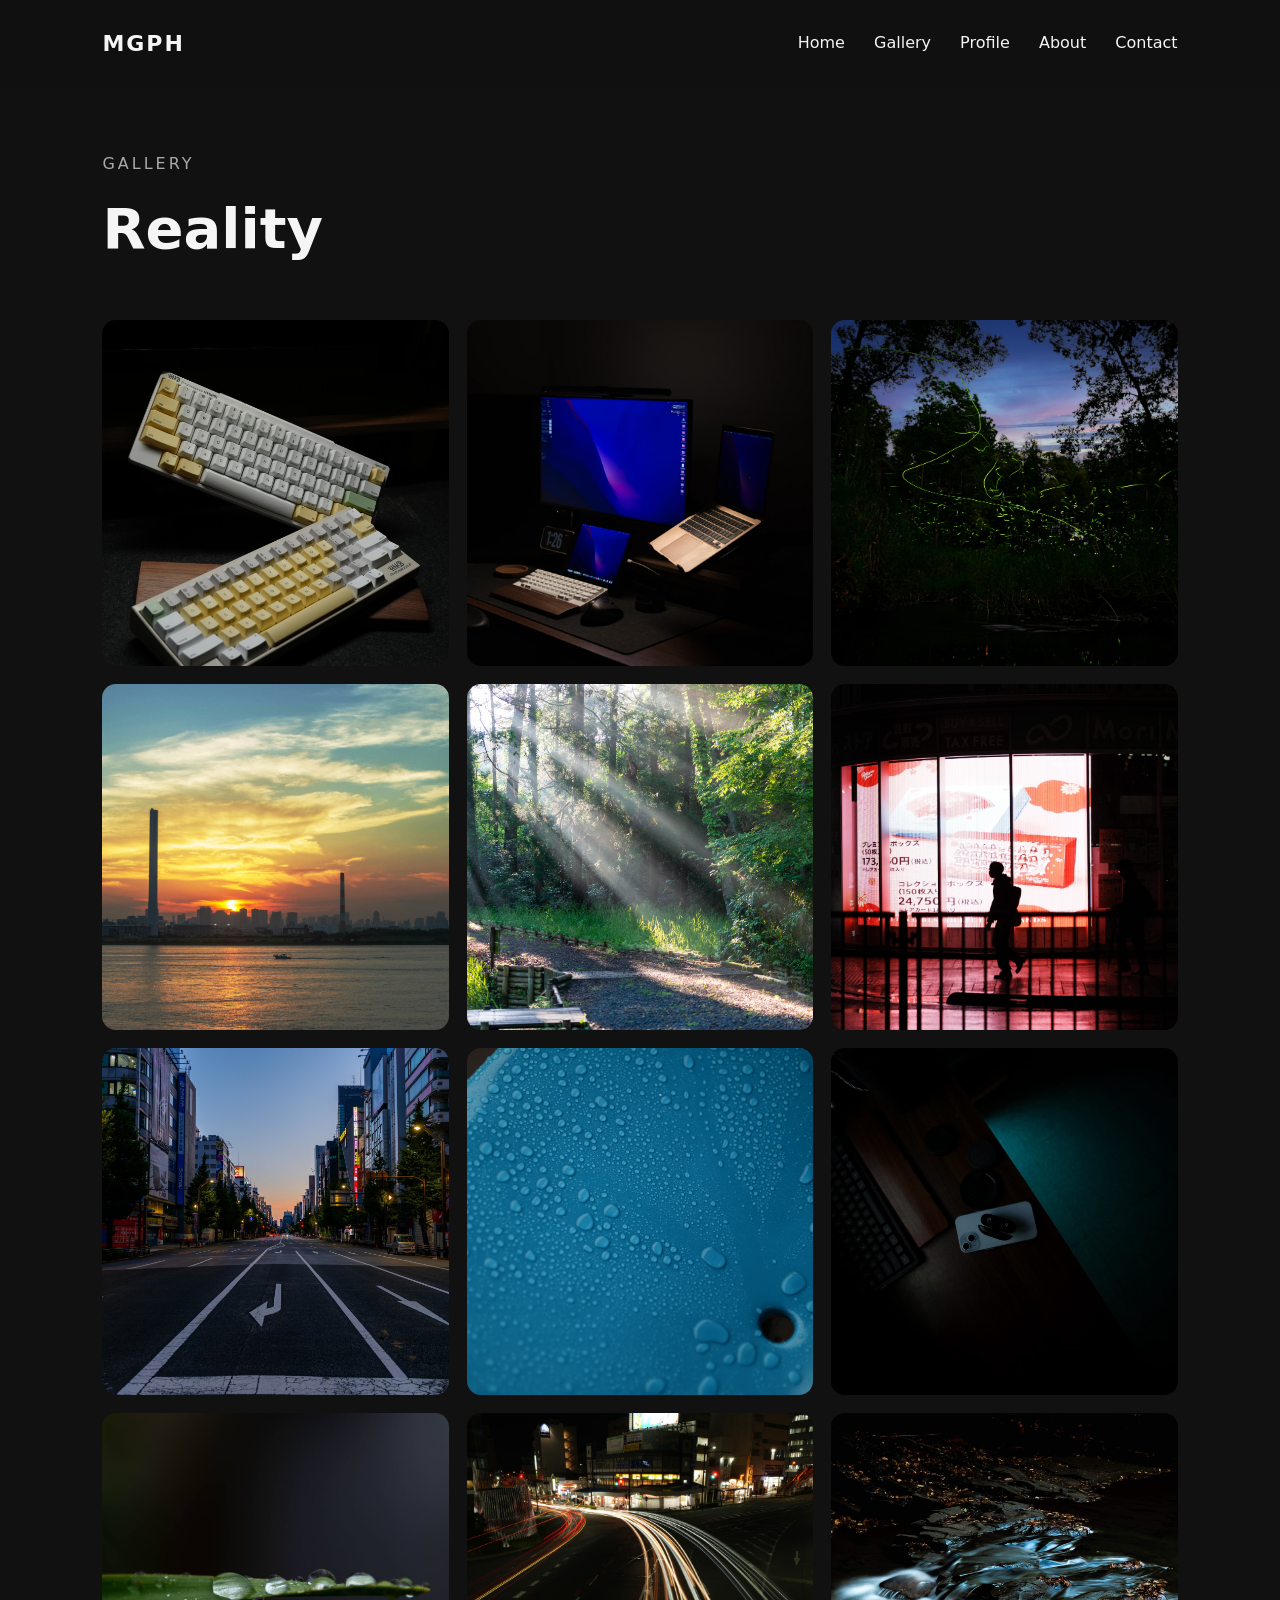
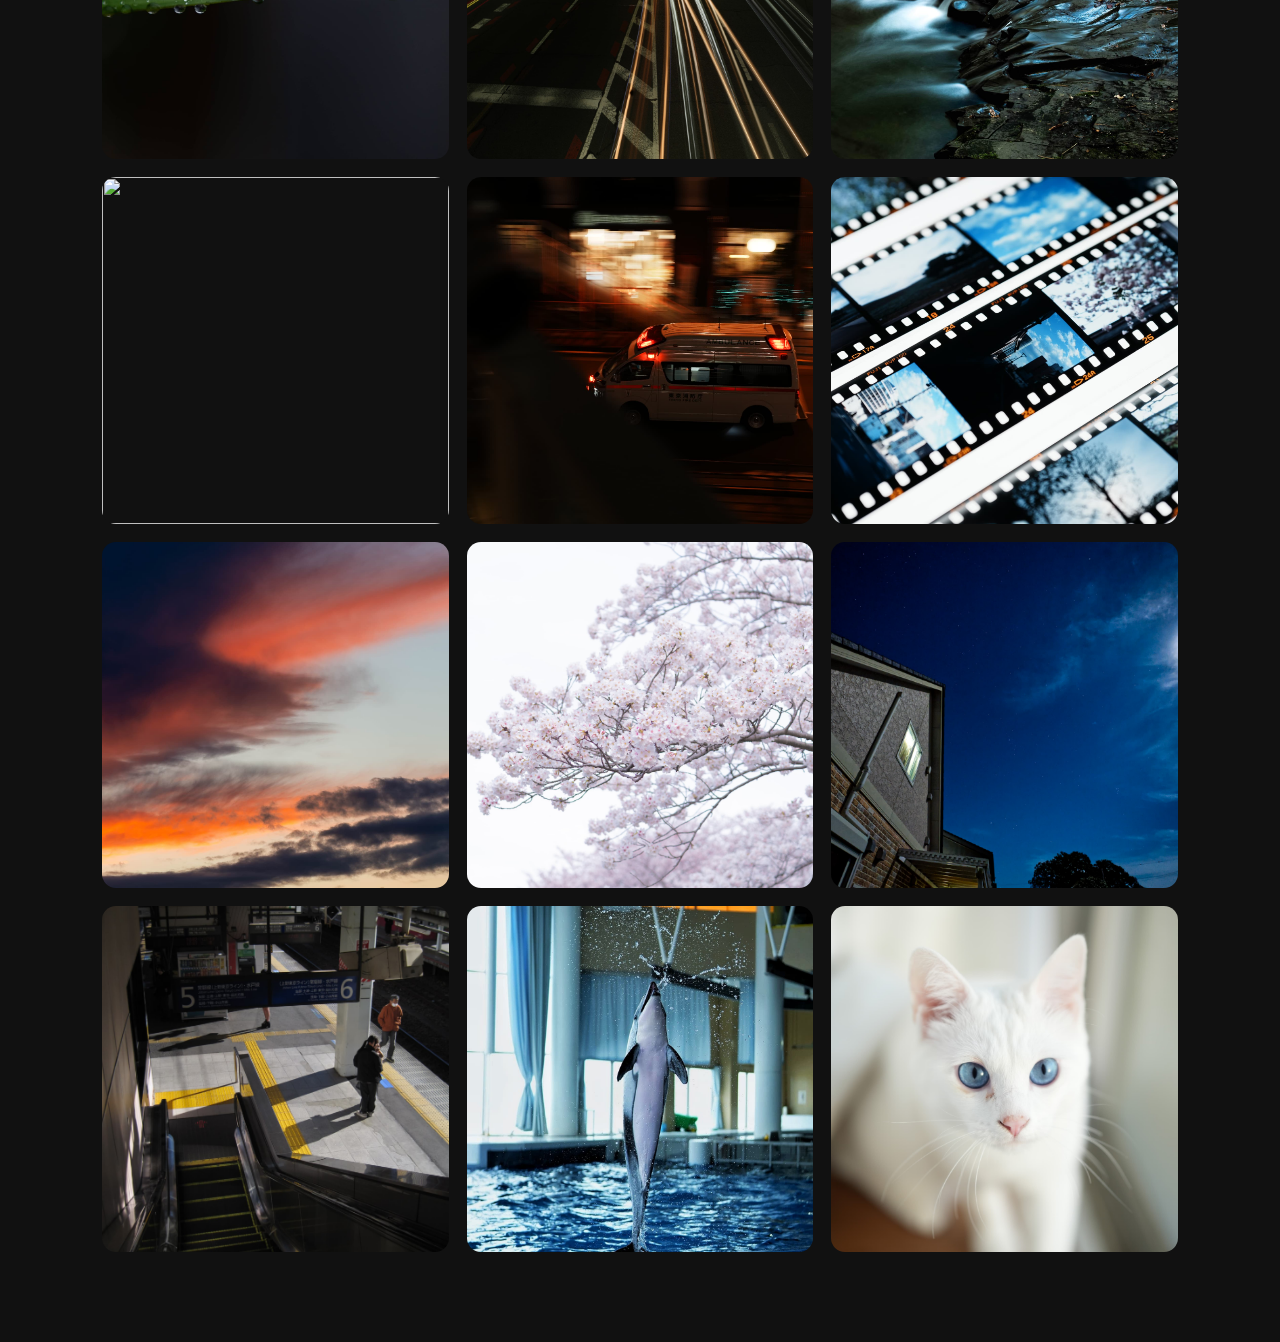
==== commit a28cec0a: "update" ====
--- a/Reality/index.html
+++ b/Reality/index.html
@@ -29,111 +29,185 @@
 
   <div class="square-gallery">
 
+     <a
+      href="#"
+      data-target="img24"
+      class="square-photo"
+    >
+      <img src="../images/HHKB.JPG" alt="">
+    </a>
+
+     <a
+      href="#"
+      data-target="img19"
+      class="square-photo"
+    >
+      <img src="../images/desk.JPEG" alt="">
+    </a>
+
+
+
     <a
       href="#"
+      data-target="img02"
+      class="square-photo"
+    >
+      <img src="../images/hotaru.jpg" alt="">
+    </a>
+
+    <!-- <a
+      href="#"
+      data-target="img03"
+      class="square-photo"
+    >
+      <img src="../images/sigma.png" alt="">
+    </a> -->
+
+    <a
+      href="#"
+      data-target="img04"
+      class="square-photo"
+    >
+      <img src="../images/sunset2.jpg" alt="">
+    </a>
+
+      <a
+      href="#"
+      data-target="img09"
+      class="square-photo"
+    >
+      <img src="../images/hikari.jpg" alt="">
+    </a>
+
+    <!-- <a
+      href="#"
+      data-target="img05"
+      class="square-photo"
+    >
+      <img src="../images/tokei.jpg" alt="">
+    </a> -->
+    <a
+      href="#"
+      data-target="img06"
+      class="square-photo"
+    >
+      <img src="../images/night.jpg" alt="">
+    </a>
+
+      <a
+      href="#"
+      data-target="img07"
+      class="square-photo"
+    >
+      <img src="../images/akihabara.jpg" alt="">
+    </a>
+
+      <a
+      href="#"
+      data-target="img08"
+      class="square-photo"
+    >
+      <img src="../images/godai.jpg" alt="">
+    </a>
+
+  <a
+      href="#"
+      data-target="img10"
+      class="square-photo"
+    >
+      <img src="../images/beats.jpg" alt="">
+    </a>
+      <a
+      href="#"
+      data-target="img11"
+      class="square-photo"
+    >
+      <img src="../images/kusa.jpg" alt="">
+    </a>
+      <a
+      href="#"
+      data-target="img12"
+      class="square-photo"
+    >
+      <img src="../images/mito.JPG" alt="">
+    </a>
+      <a
+      href="#"
+      data-target="img13"
+      class="square-photo"
+    >
+      <img src="../images/keikoku.jpg" alt="">
+    </a>
+     <a
+      href="#"
+      data-target="img14"
+      class="square-photo"
+    >
+      <img src="../images/natsu.JPG" alt="">
+    </a>
+
+    
+  <!-- <a
+      href="#"
+      data-target="img16"
+      class="square-photo"
+    >
+      <img src="../images/noppo.JPG" alt="">
+    </a> -->
+
+     <a
+      href="#"
+      data-target="img17"
+      class="square-photo"
+    >
+      <img src="../images/nagashi.JPG" alt="">
+    </a>
+
+    <a
+      href="#"
+      data-target="img18"
+      class="square-photo"
+    >
+      <img src="../images/pozi.JPG" alt="">
+    </a>
+
+    
+ <a
+      href="#"
+      data-target="img20"
+      class="square-photo"
+    >
+      <img src="../images/yuuyake.jpg" alt="">
+    </a>
+
+     <a
+      href="#"
+      data-target="img21"
+      class="square-photo"
+    >
+      <img src="../images/sakura.jpg" alt="">
+    </a>
+     <a
+      href="#"
+      data-target="img22"
+      class="square-photo"
+    >
+      <img src="../images/hoshi.ARW.jpg" alt="">
+    </a>
+ <a
+      href="#"
+      data-target="img23"
+      class="square-photo"
+    >
+      <img src="../images/home.jpg" alt="">
+    </a>
+     <a
+      href="#"
       data-target="img01"
       class="square-photo"
     >
       <img src="../images/dolphin.JPG" alt="">
     </a>
-
-    <a
-      href="#"
-      data-target="img02"
-      class="square-photo"
-    >
-      <img src="../images/hotaru.jpg" alt="">
-    </a>
-
-    <a
-      href="#"
-      data-target="img03"
-      class="square-photo"
-    >
-      <img src="../images/sigma.png" alt="">
-    </a>
-
-    <a
-      href="#"
-      data-target="img04"
-      class="square-photo"
-    >
-      <img src="../images/sunset2.jpg" alt="">
-    </a>
-
-    <a
-      href="#"
-      data-target="img05"
-      class="square-photo"
-    >
-      <img src="../images/tokei.jpg" alt="">
-    </a>
-    <a
-      href="#"
-      data-target="img06"
-      class="square-photo"
-    >
-      <img src="../images/night.jpg" alt="">
-    </a>
-
-      <a
-      href="#"
-      data-target="img07"
-      class="square-photo"
-    >
-      <img src="../images/akihabara.jpg" alt="">
-    </a>
-
-      <a
-      href="#"
-      data-target="img08"
-      class="square-photo"
-    >
-      <img src="../images/godai.jpg" alt="">
-    </a>
-      <a
-      href="#"
-      data-target="img09"
-      class="square-photo"
-    >
-      <img src="../images/hikari.jpg" alt="">
-    </a>
-  <a
-      href="#"
-      data-target="img10"
-      class="square-photo"
-    >
-      <img src="../images/beats.jpg" alt="">
-    </a>
-      <a
-      href="#"
-      data-target="img11"
-      class="square-photo"
-    >
-      <img src="../images/kusa.jpg" alt="">
-    </a>
-      <a
-      href="#"
-      data-target="img12"
-      class="square-photo"
-    >
-      <img src="../images/mito.JPG" alt="">
-    </a>
-      <a
-      href="#"
-      data-target="img13"
-      class="square-photo"
-    >
-      <img src="../images/keikoku.jpg" alt="">
-    </a>
-     <a
-      href="#"
-      data-target="img14"
-      class="square-photo"
-    >
-      <img src="../images/natsu.JPG" alt="">
-    </a>
-
      <a
       href="#"
       data-target="img15"
@@ -141,73 +215,7 @@
     >
       <img src="../images/neko.JPG" alt="">
     </a>
-  <a
-      href="#"
-      data-target="img16"
-      class="square-photo"
-    >
-      <img src="../images/noppo.JPG" alt="">
-    </a>
-
-     <a
-      href="#"
-      data-target="img17"
-      class="square-photo"
-    >
-      <img src="../images/nagashi.JPG" alt="">
-    </a>
-
-    <a
-      href="#"
-      data-target="img18"
-      class="square-photo"
-    >
-      <img src="../images/pozi.JPG" alt="">
-    </a>
-
-     <a
-      href="#"
-      data-target="img19"
-      class="square-photo"
-    >
-      <img src="../images/desk.JPEG" alt="">
-    </a>
- <a
-      href="#"
-      data-target="img20"
-      class="square-photo"
-    >
-      <img src="../images/yuuyake.jpg" alt="">
-    </a>
-
-     <a
-      href="#"
-      data-target="img21"
-      class="square-photo"
-    >
-      <img src="../images/sakura.jpg" alt="">
-    </a>
-     <a
-      href="#"
-      data-target="img22"
-      class="square-photo"
-    >
-      <img src="../images/hoshi.ARW.jpg" alt="">
-    </a>
- <a
-      href="#"
-      data-target="img23"
-      class="square-photo"
-    >
-      <img src="../images/home.jpg" alt="">
-    </a>
-     <a
-      href="#"
-      data-target="img24"
-      class="square-photo"
-    >
-      <img src="../images/HHKB.JPG" alt="">
-    </a>
+    
   </div>
 
   <div id="img01" class="lightbox">
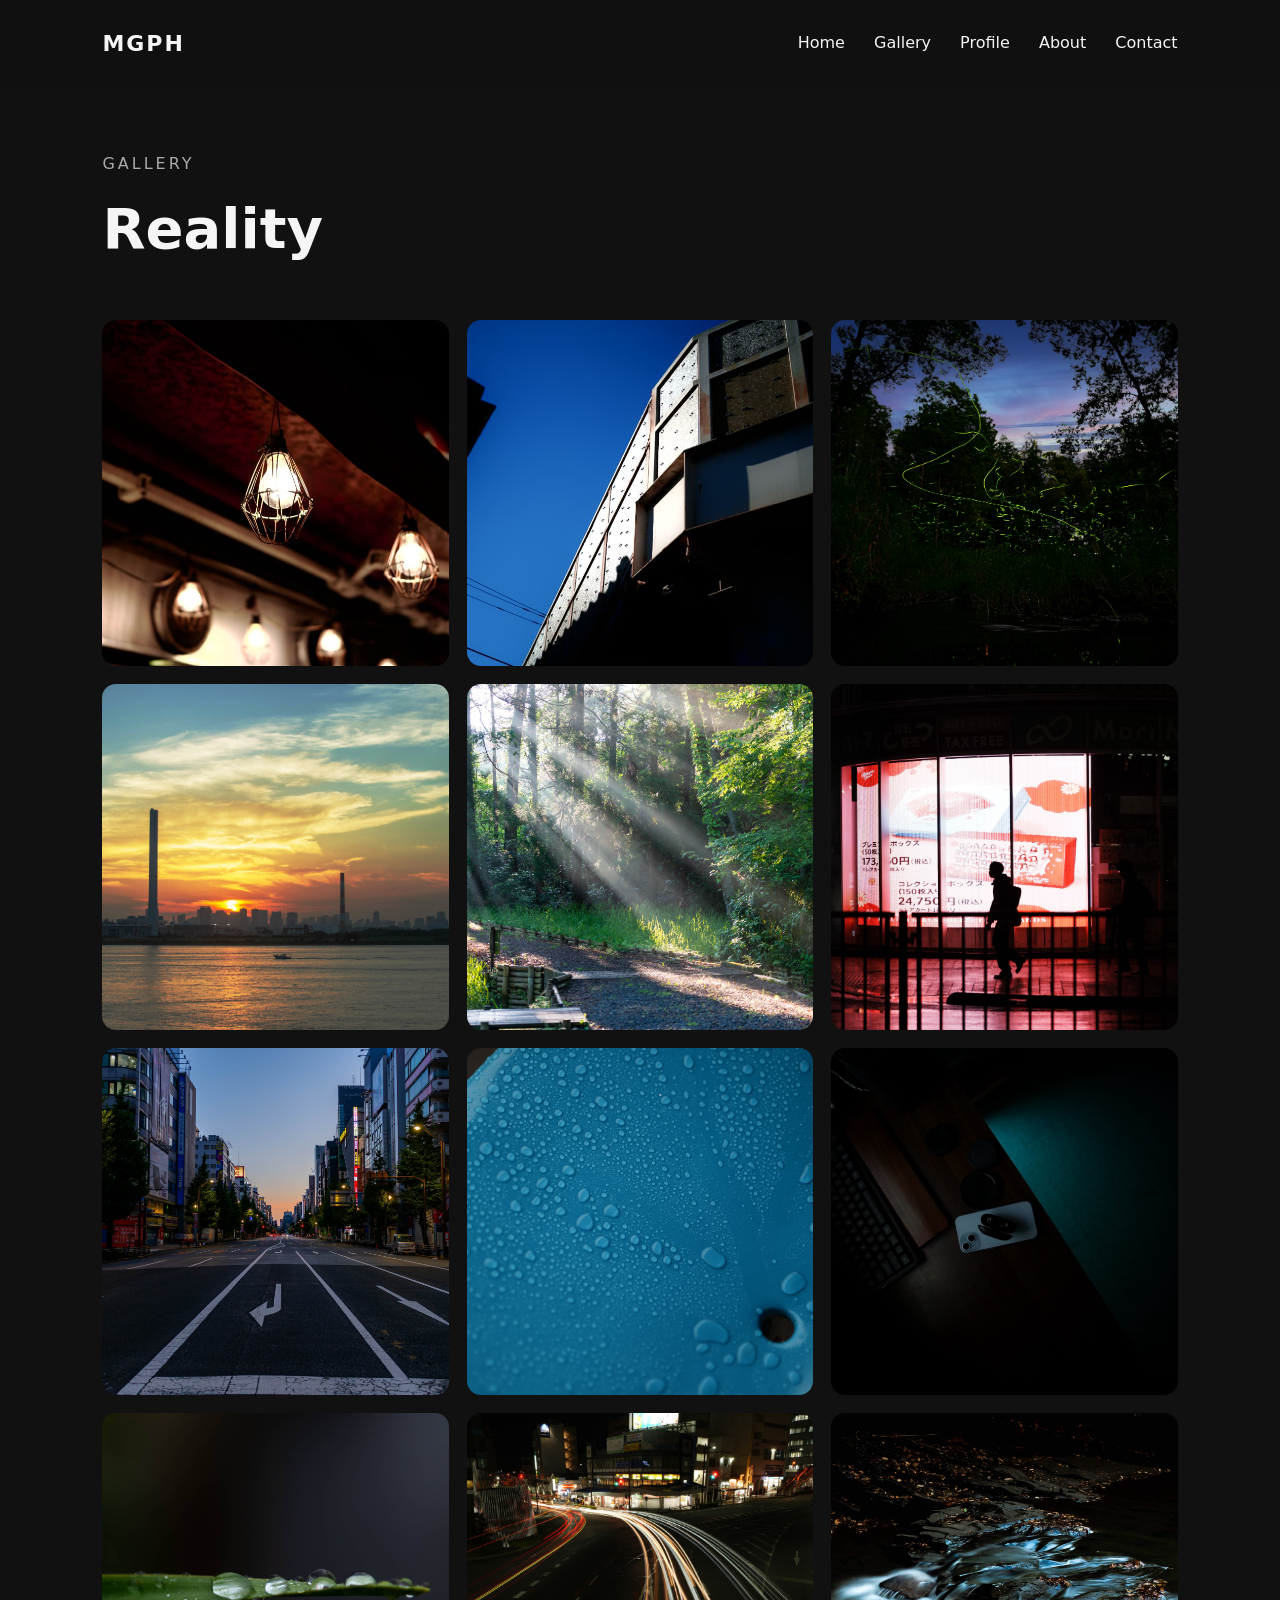
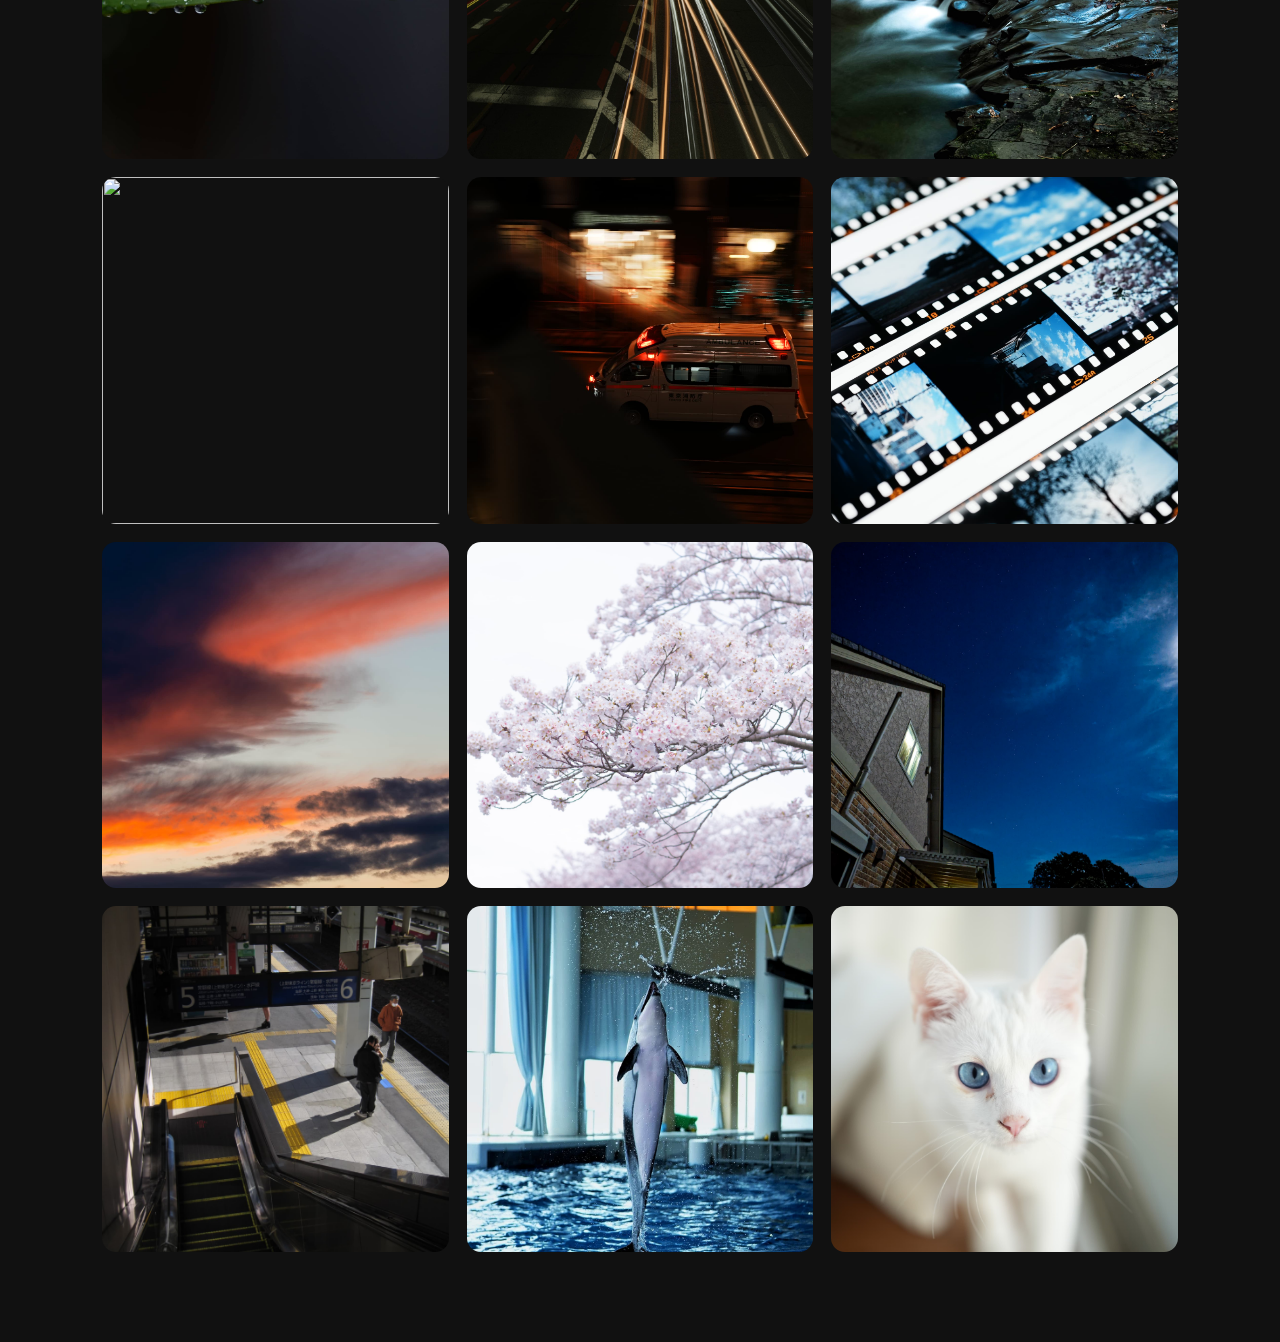
==== commit 2342951f: "updaate" ====
--- a/Reality/index.html
+++ b/Reality/index.html
@@ -29,21 +29,38 @@
 
   <div class="square-gallery">
 
-     <a
+    <a
+      href="#"
+      data-target="img25"
+      class="square-photo"
+    >
+      <img src="../images/den.JPG" alt="">
+    </a>
+
+    <a
+      href="#"
+      data-target="img26"
+      class="square-photo"
+    >
+      <img src="../images/tt.JPG" alt="">
+    </a>
+
+
+     <!-- <a
       href="#"
       data-target="img24"
       class="square-photo"
     >
       <img src="../images/HHKB.JPG" alt="">
-    </a>
-
-     <a
+    </a> -->
+
+     <!-- <a
       href="#"
       data-target="img19"
       class="square-photo"
     >
       <img src="../images/desk.JPEG" alt="">
-    </a>
+    </a> -->
 
 
 
@@ -335,6 +352,16 @@
  <div id="img24" class="lightbox">
     <a href="#" class="lightbox-close"></a>
     <img src="../images/HHKB.JPG" alt="">
+  </div>
+
+  <div id="img25" class="lightbox">
+    <a href="#" class="lightbox-close"></a>
+    <img src="../images/den.JPG" alt="">
+  </div>
+
+  <div id="img26" class="lightbox">
+    <a href="#" class="lightbox-close"></a>
+    <img src="../images/tt.JPG" alt="">
   </div>
 
 </section>
--- a/main.css
+++ b/main.css
@@ -214,7 +214,8 @@
   transition: background-color 0.2s;
 }
 .button:hover{
-  background-color: #ed9703;
+  background-color: #f5f5f5;
+   color: #000;
 }
 @media (max-width: 600px) {
   #contact p {
